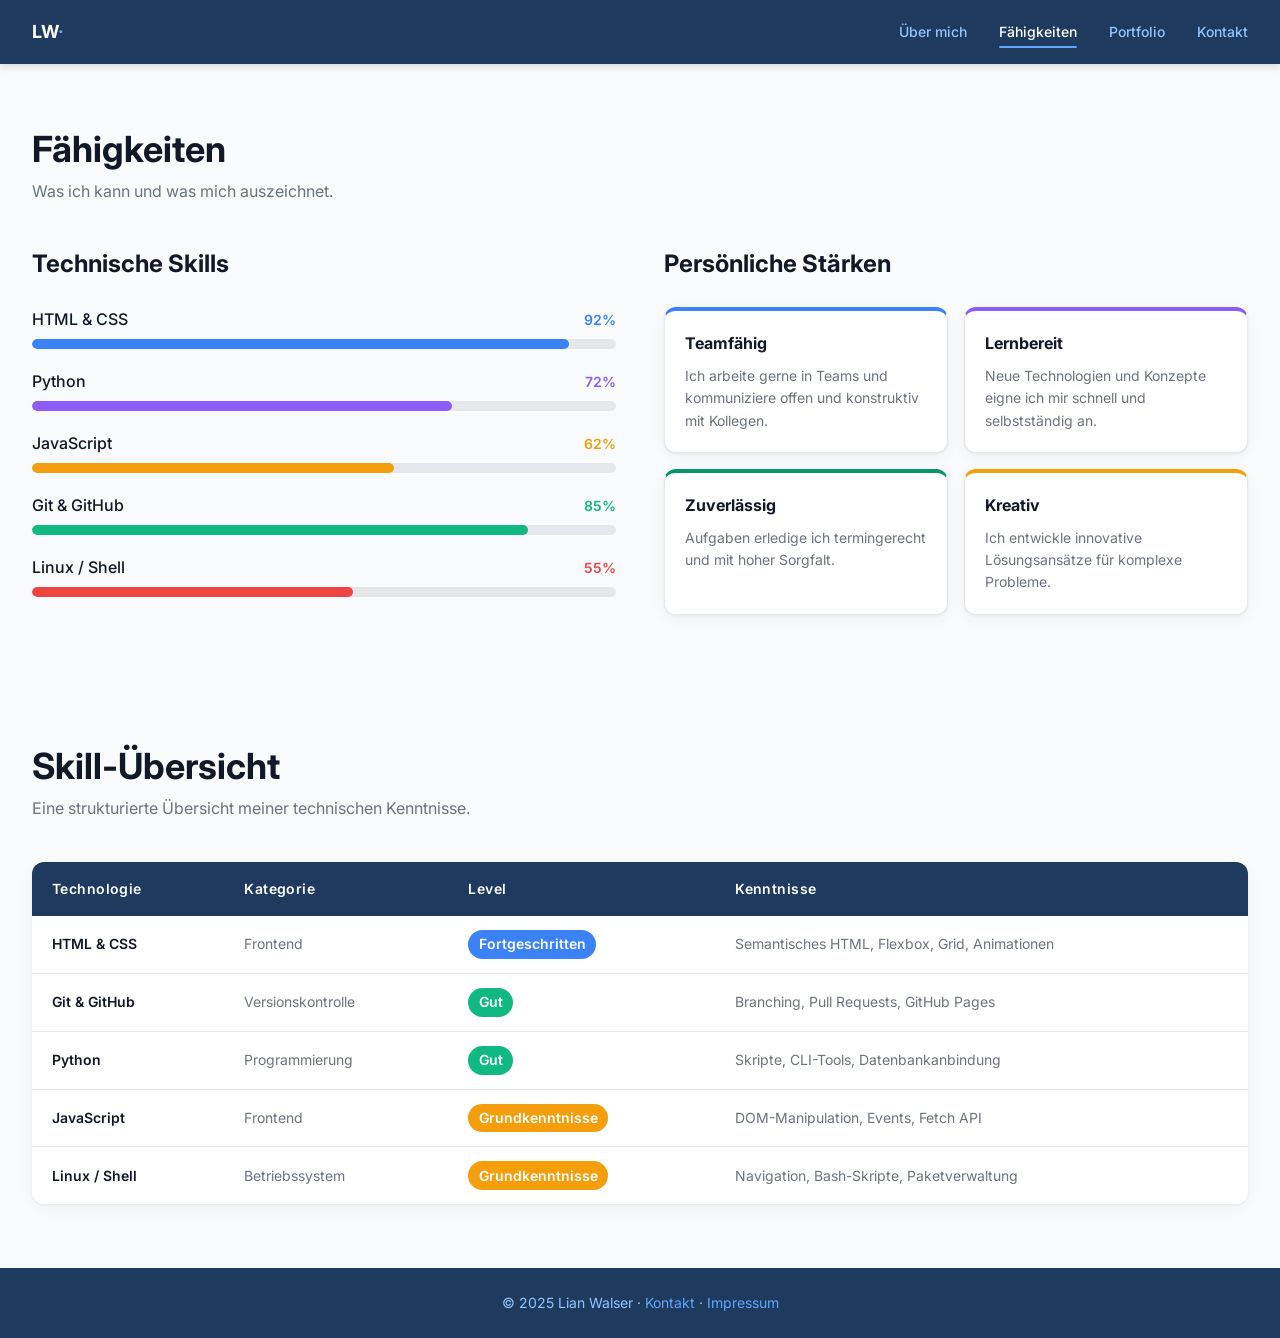
==== pages/faehigkeiten.html @ e0a772b8 "Done" ====
﻿<!DOCTYPE html>
<html lang="de">
<head>
  <meta charset="UTF-8" />
  <meta name="viewport" content="width=device-width, initial-scale=1.0" />
  <meta name="description" content="Fähigkeiten und Stärken von Lian Walser – Informatiker EFZ." />
  <title>Lian Walser – Fähigkeiten</title>
  <link rel="stylesheet" href="../css/style.css" />
</head>
<body>

  <!-- Navigation -->
  <nav class="navbar">
    <div class="container">
      <a href="../index.html" class="nav-logo">LW<span>·</span></a>
      <button class="nav-toggle" aria-label="Menü öffnen" aria-expanded="false">
        <span></span><span></span><span></span>
      </button>
      <ul class="nav-links">
        <li><a href="../index.html">Über mich</a></li>
        <li><a href="faehigkeiten.html" class="active">Fähigkeiten</a></li>
        <li><a href="portfolio.html">Portfolio</a></li>
        <li><a href="kontakt.html">Kontakt</a></li>
      </ul>
    </div>
  </nav>

  <!-- Fähigkeiten -->
  <section class="section">
    <div class="container">
      <h1 class="section-title">Fähigkeiten</h1>
      <p class="section-subtitle">Was ich kann und was mich auszeichnet.</p>

      <div class="skills-layout">

        <!-- Skill-Balken -->
        <div>
          <h2 class="skills-heading">Technische Skills</h2>

          <div class="skill-item">
            <div class="skill-header">
              <span class="skill-name">HTML &amp; CSS</span>
              <span class="skill-pct skill-pct--blue">92%</span>
            </div>
            <div class="skill-bar-bg">
              <div class="skill-bar-fill skill-bar--blue skill-w-92"></div>
            </div>
          </div>

          <div class="skill-item">
            <div class="skill-header">
              <span class="skill-name">Python</span>
              <span class="skill-pct skill-pct--purple">72%</span>
            </div>
            <div class="skill-bar-bg">
              <div class="skill-bar-fill skill-bar--purple skill-w-72"></div>
            </div>
          </div>

          <div class="skill-item">
            <div class="skill-header">
              <span class="skill-name">JavaScript</span>
              <span class="skill-pct skill-pct--amber">62%</span>
            </div>
            <div class="skill-bar-bg">
              <div class="skill-bar-fill skill-bar--amber skill-w-62"></div>
            </div>
          </div>

          <div class="skill-item">
            <div class="skill-header">
              <span class="skill-name">Git &amp; GitHub</span>
              <span class="skill-pct skill-pct--green">85%</span>
            </div>
            <div class="skill-bar-bg">
              <div class="skill-bar-fill skill-bar--green skill-w-85"></div>
            </div>
          </div>

          <div class="skill-item">
            <div class="skill-header">
              <span class="skill-name">Linux / Shell</span>
              <span class="skill-pct skill-pct--red">55%</span>
            </div>
            <div class="skill-bar-bg">
              <div class="skill-bar-fill skill-bar--red skill-w-55"></div>
            </div>
          </div>
        </div>

        <!-- Stärken-Karten -->
        <div>
          <h2 class="skills-heading">Persönliche Stärken</h2>

          <div class="strengths-grid">

            <div class="strength-card strength-card--blue">
              <h4>Teamfähig</h4>
              <p>Ich arbeite gerne in Teams und kommuniziere offen und konstruktiv mit Kollegen.</p>
            </div>

            <div class="strength-card strength-card--purple">
              <h4>Lernbereit</h4>
              <p>Neue Technologien und Konzepte eigne ich mir schnell und selbstständig an.</p>
            </div>

            <div class="strength-card strength-card--green">
              <h4>Zuverlässig</h4>
              <p>Aufgaben erledige ich termingerecht und mit hoher Sorgfalt.</p>
            </div>

            <div class="strength-card strength-card--amber">
              <h4>Kreativ</h4>
              <p>Ich entwickle innovative Lösungsansätze für komplexe Probleme.</p>
            </div>

          </div>
        </div>

      </div>
    </div>
  </section>

  <!-- Skill-Tabelle -->
  <section class="section">
    <div class="container">
      <h2 class="section-title">Skill-Übersicht</h2>
      <p class="section-subtitle">Eine strukturierte Übersicht meiner technischen Kenntnisse.</p>
      <div class="table-wrapper">
        <table class="skill-table">
          <thead>
            <tr>
              <th>Technologie</th>
              <th>Kategorie</th>
              <th>Level</th>
              <th>Kenntnisse</th>
            </tr>
          </thead>
          <tbody>
            <tr>
              <td>HTML &amp; CSS</td>
              <td>Frontend</td>
              <td><span class="level-badge level-badge--expert">Fortgeschritten</span></td>
              <td>Semantisches HTML, Flexbox, Grid, Animationen</td>
            </tr>
            <tr>
              <td>Git &amp; GitHub</td>
              <td>Versionskontrolle</td>
              <td><span class="level-badge level-badge--advanced">Gut</span></td>
              <td>Branching, Pull Requests, GitHub Pages</td>
            </tr>
            <tr>
              <td>Python</td>
              <td>Programmierung</td>
              <td><span class="level-badge level-badge--advanced">Gut</span></td>
              <td>Skripte, CLI-Tools, Datenbankanbindung</td>
            </tr>
            <tr>
              <td>JavaScript</td>
              <td>Frontend</td>
              <td><span class="level-badge level-badge--intermediate">Grundkenntnisse</span></td>
              <td>DOM-Manipulation, Events, Fetch API</td>
            </tr>
            <tr>
              <td>Linux / Shell</td>
              <td>Betriebssystem</td>
              <td><span class="level-badge level-badge--intermediate">Grundkenntnisse</span></td>
              <td>Navigation, Bash-Skripte, Paketverwaltung</td>
            </tr>
          </tbody>
        </table>
      </div>
    </div>
  </section>

  <!-- Footer -->
  <footer>
    <p>© 2025 Lian Walser · <a href="kontakt.html">Kontakt</a> · <a href="impressum.html">Impressum</a></p>
  </footer>

  <script>
    const toggle = document.querySelector('.nav-toggle');
    const links  = document.querySelector('.nav-links');
    toggle.addEventListener('click', () => {
      const open = links.classList.toggle('open');
      toggle.classList.toggle('open', open);
      toggle.setAttribute('aria-expanded', open);
    });
  </script>

</body>
</html>
---- css/style.css ----
﻿/* ===========================
   M293 – Personal Website
   Lian Walser
   =========================== */

@import url('https://fonts.googleapis.com/css2?family=Inter:wght@400;500;600;700&display=swap');

/* --- CSS Variables --- */
:root {
  --color-primary:    #1E3A5F;
  --color-secondary:  #3B82F6;
  --color-accent:     #60A5FA;
  --color-bg:         #F8FAFC;
  --color-surface:    #FFFFFF;
  --color-text:       #111827;
  --color-text-muted: #6B7280;
  --color-border:     #E5E7EB;
  --color-white:      #FFFFFF;
  --color-nav-link:   #93C5FD;

  --color-purple:     #8B5CF6;
  --color-green:      #059669;
  --color-teal:       #10B981;
  --color-amber:      #D97706;
  --color-amber-alt:  #F59E0B;
  --color-red:        #EF4444;
  --color-linkedin:   #0A66C2;
  --color-secondary-rgb: 59, 130, 246;

  --font-family: 'Inter', sans-serif;

  --font-size-sm:   clamp(0.75rem, 1.5vw, 0.875rem);
  --font-size-base: clamp(0.875rem, 2vw, 1rem);
  --font-size-md:   clamp(1rem, 2.5vw, 1.125rem);
  --font-size-lg:   clamp(1.125rem, 3vw, 1.5rem);
  --font-size-xl:   clamp(1.5rem, 4vw, 2.25rem);
  --font-size-2xl:  clamp(2rem, 5vw, 2.5rem);

  --radius-sm:  0.5rem;
  --radius-md:  0.75rem;
  --radius-lg:  1rem;

  --shadow-card: 0 1px 3px rgba(0,0,0,0.06), 0 4px 16px rgba(0,0,0,0.04);

  --nav-height: 4rem;
  --container:  1280px;
  --gap:        1.5rem;
}

/* --- Reset & Base --- */
*, *::before, *::after {
  box-sizing: border-box;
  margin: 0;
  padding: 0;
}

html {
  scroll-behavior: smooth;
}

body {
  font-family: var(--font-family);
  font-size: var(--font-size-base);
  color: var(--color-text);
  background-color: var(--color-bg);
  line-height: 1.6;
  -webkit-font-smoothing: antialiased;
}

img, video {
  max-width: 100%;
  display: block;
}

a {
  color: inherit;
  text-decoration: none;
}

ul {
  list-style: none;
}

/* --- Container --- */
.container {
  width: 100%;
  max-width: var(--container);
  margin-inline: auto;
  padding-inline: 2rem;
}

/* --- Navigation --- */
.navbar {
  position: sticky;
  top: 0;
  z-index: 100;
  background-color: var(--color-primary);
  height: var(--nav-height);
  box-shadow: 0 2px 8px rgba(0,0,0,0.15);
}

.navbar .container {
  display: flex;
  align-items: center;
  justify-content: space-between;
  height: 100%;
}

.nav-logo {
  font-size: var(--font-size-md);
  font-weight: 700;
  color: var(--color-white);
  letter-spacing: -0.02em;
}

.nav-logo span {
  color: var(--color-accent);
}

.nav-links {
  display: flex;
  align-items: center;
  gap: 2rem;
}

.nav-links a {
  font-size: var(--font-size-sm);
  font-weight: 500;
  color: var(--color-nav-link);
  transition: color 0.2s;
  position: relative;
  padding-bottom: 0.25rem;
}

.nav-links a:hover,
.nav-links a.active {
  color: var(--color-white);
}

.nav-links a.active::after {
  content: '';
  position: absolute;
  bottom: -0.25rem;
  left: 0;
  right: 0;
  height: 2px;
  background-color: var(--color-accent);
  border-radius: 1px;
}

/* Hamburger */
.nav-toggle {
  display: none;
  flex-direction: column;
  gap: 5px;
  cursor: pointer;
  background: none;
  border: none;
  padding: 0.5rem;
}

.nav-toggle span {
  display: block;
  width: 24px;
  height: 2px;
  background-color: var(--color-white);
  border-radius: 2px;
  transition: transform 0.3s, opacity 0.3s;
}

.nav-toggle.open span:nth-child(1) { transform: translateY(7px) rotate(45deg); }
.nav-toggle.open span:nth-child(2) { opacity: 0; }
.nav-toggle.open span:nth-child(3) { transform: translateY(-7px) rotate(-45deg); }

/* --- Buttons --- */
.btn {
  display: inline-flex;
  align-items: center;
  gap: 0.5rem;
  padding: 0.75rem 1.5rem;
  border-radius: var(--radius-sm);
  font-family: var(--font-family);
  font-size: var(--font-size-base);
  font-weight: 600;
  cursor: pointer;
  transition: transform 0.15s, box-shadow 0.15s, background-color 0.2s;
  border: none;
}

.btn:hover {
  transform: translateY(-1px);
  box-shadow: 0 4px 12px rgba(var(--color-secondary-rgb), 0.3);
}

.btn-primary {
  background-color: var(--color-secondary);
  color: var(--color-white);
}

.btn-primary:hover {
  background-color: #2563EB;
}

/* --- Section Titles --- */
.section {
  padding-block: 4rem;
}

.section-title {
  font-size: var(--font-size-xl);
  font-weight: 700;
  color: var(--color-text);
  margin-bottom: 0.5rem;
  line-height: 1.2;
}

.section-subtitle {
  font-size: var(--font-size-base);
  color: var(--color-text-muted);
  margin-bottom: 2.5rem;
}

/* --- Tags / Badges --- */
.tag {
  display: inline-block;
  padding: 0.25rem 0.75rem;
  border-radius: 2rem;
  font-size: var(--font-size-sm);
  font-weight: 600;
  color: var(--color-white);
}

/* --- Footer --- */
footer {
  background-color: var(--color-primary);
  color: var(--color-nav-link);
  text-align: center;
  padding: 1.5rem;
  font-size: var(--font-size-sm);
  margin-top: auto;
}

footer a {
  color: var(--color-accent);
}

/* ===========================
   PAGE: Ueber mich
   =========================== */

.hero {
  background-color: var(--color-primary);
  color: var(--color-white);
  padding-block: 4rem;
}

.hero .container {
  display: flex;
  align-items: center;
  gap: 3rem;
  flex-wrap: wrap;
}

.hero-avatar {
  width: clamp(100px, 15vw, 160px);
  height: clamp(100px, 15vw, 160px);
  border-radius: 50%;
  border: 4px solid var(--color-white);
  object-fit: cover;
  flex-shrink: 0;
}

.video-wrapper {
  border-radius: 0.75rem;
  overflow: hidden;
  box-shadow: 0 4px 20px rgba(0,0,0,0.1);
  max-width: 900px;
  margin-inline: auto;
  aspect-ratio: 16 / 9;
}

.video-wrapper iframe,
.video-wrapper video {
  width: 100%;
  height: 100%;
  display: block;
}

.video-section {
  background-color: var(--color-surface);
}

.hero-content {
  flex: 1;
  min-width: 240px;
}

.hero-name {
  font-size: var(--font-size-2xl);
  font-weight: 700;
  margin-bottom: 0.5rem;
}

.hero-role {
  font-size: var(--font-size-md);
  color: var(--color-nav-link);
  margin-bottom: 1rem;
}

.hero-bio {
  font-size: var(--font-size-base);
  color: #CBD5E1;
  margin-bottom: 1.5rem;
  max-width: 560px;
}

.hero-tags {
  display: flex;
  flex-wrap: wrap;
  gap: 0.5rem;
  margin-bottom: 1.5rem;
}

.about-grid {
  display: grid;
  grid-template-columns: repeat(auto-fit, minmax(260px, 1fr));
  gap: var(--gap);
}

.about-card {
  background-color: var(--color-surface);
  border: 1px solid var(--color-border);
  border-radius: var(--radius-md);
  padding: 1.5rem;
  box-shadow: var(--shadow-card);
}

.about-card h3 {
  font-size: var(--font-size-md);
  font-weight: 700;
  margin-bottom: 0.75rem;
  color: var(--color-text);
}

.about-card p,
.about-card li {
  font-size: var(--font-size-sm);
  color: var(--color-text-muted);
  line-height: 1.7;
}

.about-card ul {
  display: flex;
  flex-direction: column;
  gap: 0.4rem;
}

.about-card ul:not(.skill-dot-list) li::before {
  content: '·  ';
  color: var(--color-secondary);
  font-weight: 700;
}


.about-card-title {
  font-size: var(--font-size-base);
  font-weight: 700;
  color: var(--color-text);
  margin-bottom: 0.3rem;
}

.about-card-detail {
  font-size: var(--font-size-sm);
  color: var(--color-text-muted);
  line-height: 1.7;
}

/* ===========================
   PAGE: Faehigkeiten
   =========================== */

.skills-layout {
  display: grid;
  grid-template-columns: 1fr 1fr;
  gap: 3rem;
  align-items: start;
}

.skill-item {
  margin-bottom: 1.25rem;
}

.skill-header {
  display: flex;
  justify-content: space-between;
  align-items: center;
  margin-bottom: 0.4rem;
}

.skill-name {
  font-size: var(--font-size-base);
  font-weight: 500;
  color: var(--color-text);
}

.skill-pct {
  font-size: var(--font-size-sm);
  font-weight: 600;
}

.skill-bar-bg {
  height: 10px;
  background-color: var(--color-border);
  border-radius: 5px;
  overflow: hidden;
}

.skill-bar-fill {
  height: 100%;
  border-radius: 5px;
  transition: width 1s ease;
}

.strengths-grid {
  display: grid;
  grid-template-columns: 1fr 1fr;
  gap: 1rem;
}

.strength-card {
  background-color: var(--color-surface);
  border: 1px solid var(--color-border);
  border-radius: var(--radius-md);
  padding: 1.25rem;
  box-shadow: var(--shadow-card);
  border-top: 4px solid;
}

.strength-card h4 {
  font-size: var(--font-size-base);
  font-weight: 700;
  margin-bottom: 0.5rem;
  color: var(--color-text);
}

.strength-card p {
  font-size: var(--font-size-sm);
  color: var(--color-text-muted);
  line-height: 1.6;
}

/* ===========================
   PAGE: Portfolio
   =========================== */

.portfolio-grid {
  display: grid;
  grid-template-columns: repeat(auto-fill, minmax(300px, 1fr));
  gap: 1.5rem;
}

.project-card {
  background-color: var(--color-surface);
  border: 1px solid var(--color-border);
  border-radius: var(--radius-md);
  overflow: hidden;
  box-shadow: var(--shadow-card);
  transition: transform 0.2s, box-shadow 0.2s;
  display: flex;
  flex-direction: column;
}

.project-card:hover {
  transform: translateY(-4px);
  box-shadow: 0 8px 24px rgba(0,0,0,0.1);
}

.project-img {
  height: 160px;
  display: flex;
  align-items: center;
  justify-content: center;
  font-size: var(--font-size-md);
  font-weight: 600;
  color: var(--color-text-muted);
}

.project-body {
  padding: 1.25rem;
  flex: 1;
  display: flex;
  flex-direction: column;
}

.project-title {
  font-size: var(--font-size-md);
  font-weight: 700;
  margin-bottom: 0.25rem;
  color: var(--color-text);
}

.project-tech {
  font-size: var(--font-size-sm);
  color: var(--color-text-muted);
  margin-bottom: 0.75rem;
}

.project-desc {
  font-size: var(--font-size-sm);
  color: var(--color-text-muted);
  flex: 1;
  margin-bottom: 1rem;
  line-height: 1.6;
}

.project-link {
  align-self: flex-end;
  font-size: var(--font-size-sm);
  font-weight: 600;
  color: var(--color-secondary);
  transition: color 0.2s;
}

.project-link:hover {
  color: #1D4ED8;
}

/* ===========================
   PAGE: Kontakt
   =========================== */

.contact-layout {
  display: grid;
  grid-template-columns: 1fr 1.5fr;
  gap: 3rem;
  align-items: start;
}

.contact-info h3 {
  font-size: var(--font-size-lg);
  font-weight: 700;
  margin-bottom: 1.5rem;
  color: var(--color-text);
}

.contact-item {
  display: flex;
  align-items: center;
  gap: 0.75rem;
  margin-bottom: 1rem;
  font-size: var(--font-size-base);
  color: var(--color-text-muted);
}

.contact-dot {
  width: 12px;
  height: 12px;
  border-radius: 50%;
  flex-shrink: 0;
}

.social-row {
  display: flex;
  gap: 0.75rem;
  flex-wrap: wrap;
  margin-top: 1.5rem;
}

.social-btn {
  padding: 0.5rem 1.25rem;
  border-radius: var(--radius-sm);
  font-size: var(--font-size-sm);
  font-weight: 600;
  color: var(--color-white);
  transition: opacity 0.2s, transform 0.15s;
}

.social-btn:hover {
  opacity: 0.85;
  transform: translateY(-1px);
}

.contact-form {
  background-color: var(--color-surface);
  border: 1px solid var(--color-border);
  border-radius: var(--radius-md);
  padding: 2rem;
  box-shadow: var(--shadow-card);
}

.contact-form h3 {
  font-size: var(--font-size-lg);
  font-weight: 700;
  margin-bottom: 1.5rem;
  color: var(--color-text);
}

.form-row {
  display: grid;
  grid-template-columns: 1fr 1fr;
  gap: 1rem;
}

.form-group {
  display: flex;
  flex-direction: column;
  gap: 0.4rem;
  margin-bottom: 1rem;
}

.form-group label {
  font-size: var(--font-size-sm);
  font-weight: 500;
  color: var(--color-text-muted);
}

.form-group input,
.form-group textarea {
  font-family: var(--font-family);
  font-size: var(--font-size-base);
  padding: 0.75rem 1rem;
  border: 1px solid var(--color-border);
  border-radius: var(--radius-sm);
  background-color: var(--color-bg);
  color: var(--color-text);
  transition: border-color 0.2s, box-shadow 0.2s;
  outline: none;
}

.form-group input:focus,
.form-group textarea:focus {
  border-color: var(--color-secondary);
  box-shadow: 0 0 0 3px rgba(var(--color-secondary-rgb), 0.15);
}

.form-group textarea {
  resize: vertical;
  min-height: 120px;
}

/* ===========================
   SKILL-DOT-LISTE (About-Karte)
   =========================== */

.skill-dot-list {
  display: flex;
  flex-direction: column;
  gap: 0.6rem;
}

.skill-dot-list li {
  display: flex;
  align-items: center;
  gap: 0.65rem;
  font-size: var(--font-size-sm);
  color: var(--color-text-muted);
}

.about-card .skill-dot-list li::before,
.skill-dot-list li::before {
  content: none !important;
}

.skill-dot {
  width: 12px;
  height: 12px;
  border-radius: 50%;
  flex-shrink: 0;
}

.skill-dot--blue   { background-color: var(--color-secondary); }
.skill-dot--purple { background-color: var(--color-purple); }
.skill-dot--green  { background-color: var(--color-green); }
.skill-dot--amber  { background-color: var(--color-amber); }
.skill-dot--red    { background-color: var(--color-red); }

/* ===========================
   TAGS – Farbvarianten
   =========================== */

.tag-html       { background-color: var(--color-secondary); }
.tag-css        { background-color: #7C3AED; }
.tag-python     { background-color: var(--color-green); }
.tag-git        { background-color: var(--color-amber); }
.tag-linux      { background-color: #DC2626; }

/* ===========================
   SKILLS – Farbvarianten & Breiten
   =========================== */

.skills-heading {
  font-size: var(--font-size-lg);
  font-weight: 700;
  margin-bottom: 1.5rem;
  color: var(--color-text);
}

.skill-bar--blue   { background-color: var(--color-secondary); }
.skill-bar--purple { background-color: var(--color-purple); }
.skill-bar--amber  { background-color: var(--color-amber-alt); }
.skill-bar--green  { background-color: var(--color-teal); }
.skill-bar--red    { background-color: var(--color-red); }

.skill-pct--blue   { color: var(--color-secondary); }
.skill-pct--purple { color: var(--color-purple); }
.skill-pct--amber  { color: var(--color-amber-alt); }
.skill-pct--green  { color: var(--color-teal); }
.skill-pct--red    { color: var(--color-red); }

.skill-w-92 { width: 92%; }
.skill-w-85 { width: 85%; }
.skill-w-72 { width: 72%; }
.skill-w-62 { width: 62%; }
.skill-w-55 { width: 55%; }

/* ===========================
   STÄRKEN-KARTEN – Farbvarianten
   =========================== */

.strength-card--blue   { border-top-color: var(--color-secondary); }
.strength-card--purple { border-top-color: var(--color-purple); }
.strength-card--green  { border-top-color: var(--color-green); }
.strength-card--amber  { border-top-color: var(--color-amber-alt); }

/* ===========================
   PORTFOLIO – Projektkarten-Farben
   =========================== */

.project-img--blue   { background-color: #DBEAFE; }
.project-img--green  { background-color: #D1FAE5; }
.project-img--orange { background-color: #FDE8D8; }
.project-img--purple { background-color: #EDE9FE; }
.project-img--yellow { background-color: #FEF3C7; }
.project-img--pink   { background-color: #FCE7F3; }

/* ===========================
   KONTAKT – Dot & Social-Buttons
   =========================== */

.contact-dot--blue     { background-color: var(--color-secondary); }
.contact-dot--linkedin { background-color: var(--color-linkedin); }
.contact-dot--dark     { background-color: var(--color-text); }
.contact-dot--green    { background-color: var(--color-green); }

.social-btn--github    { background-color: var(--color-text); }
.social-btn--linkedin  { background-color: var(--color-linkedin); }
.social-btn--instagram { background-color: #E1306C; }

/* ===========================
   TABELLE – Skill-Übersicht
   =========================== */

.table-wrapper {
  overflow-x: auto;
  border-radius: var(--radius-md);
  box-shadow: var(--shadow-card);
}

.skill-table {
  width: 100%;
  border-collapse: collapse;
  background-color: var(--color-surface);
  font-size: var(--font-size-sm);
}

.skill-table thead {
  background-color: var(--color-primary);
  color: var(--color-white);
}

.skill-table th {
  padding: 1rem 1.25rem;
  text-align: left;
  font-weight: 600;
  font-size: var(--font-size-sm);
  letter-spacing: 0.03em;
}

.skill-table td {
  padding: 0.875rem 1.25rem;
  color: var(--color-text-muted);
  border-bottom: 1px solid var(--color-border);
}

.skill-table tbody tr:last-child td {
  border-bottom: none;
}

.skill-table tbody tr:hover {
  background-color: var(--color-bg);
}

.skill-table td:first-child {
  font-weight: 600;
  color: var(--color-text);
}

.level-badge {
  display: inline-block;
  padding: 0.2rem 0.65rem;
  border-radius: 2rem;
  font-size: var(--font-size-sm);
  font-weight: 600;
  color: var(--color-white);
}

.level-badge--expert       { background-color: var(--color-secondary); }
.level-badge--advanced     { background-color: var(--color-teal); }
.level-badge--intermediate { background-color: var(--color-amber-alt); }

/* ===========================
   PAGE: Impressum
   =========================== */

.impressum-layout {
  display: flex;
  flex-direction: column;
  gap: 2rem;
  max-width: 720px;
}

.impressum-block {
  background-color: var(--color-surface);
  border: 1px solid var(--color-border);
  border-radius: var(--radius-md);
  padding: 1.5rem;
  box-shadow: var(--shadow-card);
}

.impressum-heading {
  font-size: var(--font-size-md);
  font-weight: 700;
  color: var(--color-text);
  margin-bottom: 0.75rem;
}

.impressum-block p {
  font-size: var(--font-size-sm);
  color: var(--color-text-muted);
  line-height: 1.7;
  margin-bottom: 0.25rem;
}

.impressum-block a {
  color: var(--color-secondary);
  text-decoration: underline;
}

/* ===========================
   RESPONSIVE
   =========================== */

@media (max-width: 768px) {
  .nav-links {
    display: none;
    position: absolute;
    top: var(--nav-height);
    left: 0;
    right: 0;
    background-color: var(--color-primary);
    flex-direction: column;
    padding: 1.5rem;
    gap: 1rem;
    border-top: 1px solid rgba(255,255,255,0.1);
  }

  .nav-links.open {
    display: flex;
  }

  .nav-toggle {
    display: flex;
  }

  .skills-layout {
    grid-template-columns: 1fr;
  }

  .strengths-grid {
    grid-template-columns: 1fr;
  }

  .contact-layout {
    grid-template-columns: 1fr;
  }

  .form-row {
    grid-template-columns: 1fr;
  }

  .hero .container {
    flex-direction: column;
    text-align: center;
  }

  .hero-tags {
    justify-content: center;
  }
}

@media (max-width: 480px) {
  .container {
    padding-inline: 1rem;
  }

  .section {
    padding-block: 2.5rem;
  }

  .about-grid {
    grid-template-columns: 1fr;
  }

  .portfolio-grid {
    grid-template-columns: 1fr;
  }

  .social-row {
    flex-direction: column;
  }
}
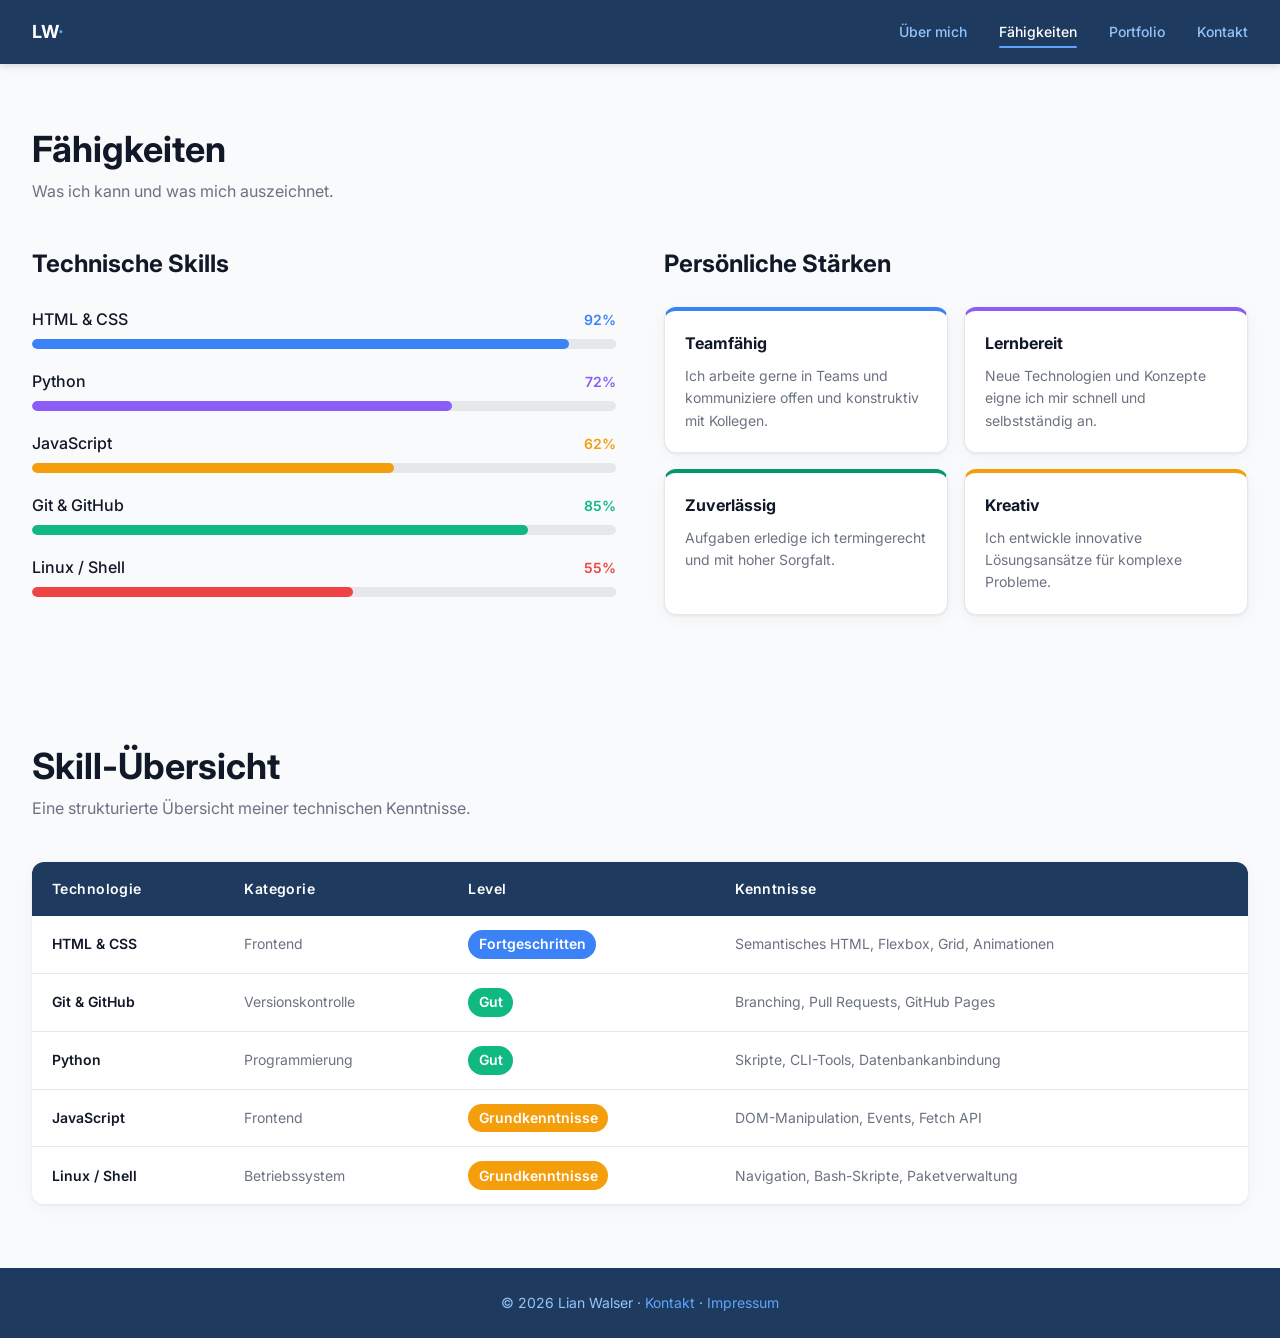
==== commit 951ec6c7: "Update copyright to 2026" ====
--- a/pages/faehigkeiten.html
+++ b/pages/faehigkeiten.html
@@ -175,7 +175,7 @@
 
   <!-- Footer -->
   <footer>
-    <p>© 2025 Lian Walser · <a href="kontakt.html">Kontakt</a> · <a href="impressum.html">Impressum</a></p>
+    <p>© 2026 Lian Walser · <a href="kontakt.html">Kontakt</a> · <a href="impressum.html">Impressum</a></p>
   </footer>
 
   <script>
